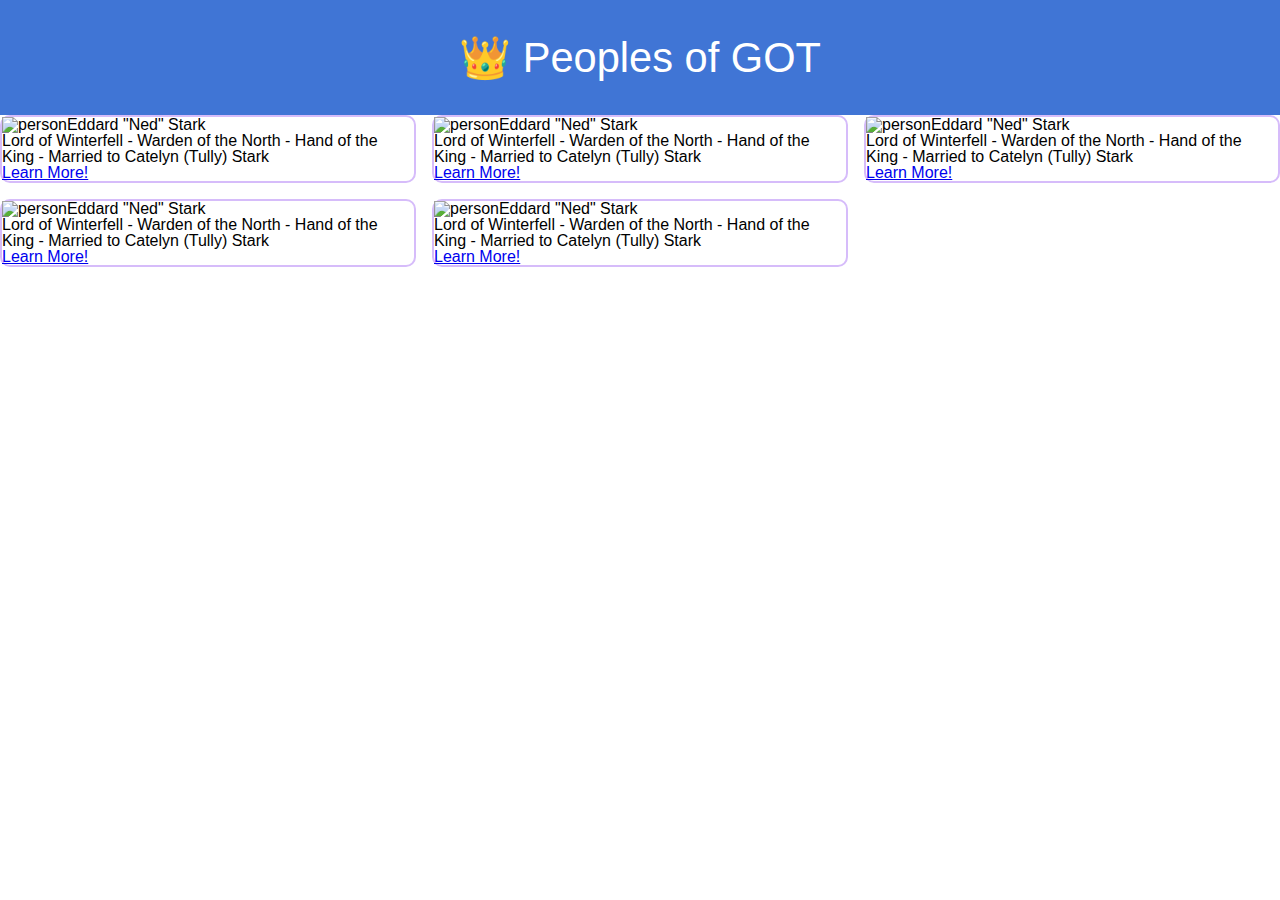
==== block-BJaaef/code/index.html @ cf58cc71 "upadte" ====
<!DOCTYPE html>
<html lang="en">
  <head>
    <meta charset="UTF-8" />
    <meta name="viewport" content="width=device-width, initial-scale=1.0" />
    <title>GOT People</title>
    <link rel="stylesheet" href="style.css" />
  </head>
  <body>
    <header class= "header">
         <h1>👑 Peoples of GOT</h1>
    </header>
    <main>
      <article >
           <ul class= "container" >
             <l1 class="box">
                <div class= "flex">
                  <img src= "https://raw.githubusercontent.com/nnnkit/json-data-collections/master/game-of-thrones/game-of-thrones-eddard-stark.jpg",  alt ="person">
                <h2> Eddard "Ned" Stark</h2>
                </div>
                <p> Lord of Winterfell - Warden of the North - Hand of the King - Married to Catelyn (Tully) Stark  </p>
               <nav> <a href= "http://gameofthrones.wikia.com/wiki/Eddard_Stark" >Learn More!</a></nav>
             </l1>
             <l1 class="box">
              <div class= "flex">
                <img src= "https://raw.githubusercontent.com/nnnkit/json-data-collections/master/game-of-thrones/game-of-thrones-eddard-stark.jpg",  alt ="person">
              <h2> Eddard "Ned" Stark</h2>
              </div>
              <p> Lord of Winterfell - Warden of the North - Hand of the King - Married to Catelyn (Tully) Stark  </p>
             <nav> <a href= "http://gameofthrones.wikia.com/wiki/Eddard_Stark" >Learn More!</a></nav>
           </l1>
           <l1 class="box">
            <div class= "flex">
              <img src= "https://raw.githubusercontent.com/nnnkit/json-data-collections/master/game-of-thrones/game-of-thrones-eddard-stark.jpg",  alt ="person">
            <h2> Eddard "Ned" Stark</h2>
            </div>
            <p> Lord of Winterfell - Warden of the North - Hand of the King - Married to Catelyn (Tully) Stark  </p>
           <nav> <a href= "http://gameofthrones.wikia.com/wiki/Eddard_Stark" >Learn More!</a></nav>
         </l1>
         <l1 class="box">
          <div class= "flex">
            <img src= "https://raw.githubusercontent.com/nnnkit/json-data-collections/master/game-of-thrones/game-of-thrones-eddard-stark.jpg",  alt ="person">
          <h2> Eddard "Ned" Stark</h2>
          </div>
          <p> Lord of Winterfell - Warden of the North - Hand of the King - Married to Catelyn (Tully) Stark  </p>
         <nav> <a href= "http://gameofthrones.wikia.com/wiki/Eddard_Stark" >Learn More!</a></nav>
       </l1>
       <l1 class="box">
        <div class= "flex">
          <img src= "https://raw.githubusercontent.com/nnnkit/json-data-collections/master/game-of-thrones/game-of-thrones-eddard-stark.jpg",  alt ="person">
        <h2> Eddard "Ned" Stark</h2>
        </div>
        <p> Lord of Winterfell - Warden of the North - Hand of the King - Married to Catelyn (Tully) Stark  </p>
       <nav> <a href= "http://gameofthrones.wikia.com/wiki/Eddard_Stark" >Learn More!</a></nav>
     </l1>
         
           </ul>
      </article>
    </main>
    <script src="./data.js"></script>
    <script src="./script.js"></script>
  </body>
</html>
---- block-BJaaef/code/style.css ----
/* http://meyerweb.com/eric/tools/css/reset/ 
   v2.0 | 20110126
   License: none (public domain)
*/

html, body, div, span, applet, object, iframe,
h1, h2, h3, h4, h5, h6, p, blockquote, pre,
a, abbr, acronym, address, big, cite, code,
del, dfn, em, img, ins, kbd, q, s, samp,
small, strike, strong, sub, sup, tt, var,
b, u, i, center,
dl, dt, dd, ol, ul, li,
fieldset, form, label, legend,
table, caption, tbody, tfoot, thead, tr, th, td,
article, aside, canvas, details, embed, 
figure, figcaption, footer, header, hgroup, 
menu, nav, output, ruby, section, summary,
time, mark, audio, video {
    margin: 0;
    padding: 0;
    border: 0;
    font-size: 100%;
    font: inherit;
    vertical-align: baseline;
}
/* HTML5 display-role reset for older browsers */
article, aside, details, figcaption, figure, 
footer, header, hgroup, menu, nav, section {
    display: block;
}
body {
    line-height: 1;
}
ol, ul {
    list-style: none;
}
blockquote, q {
    quotes: none;
}
blockquote:before, blockquote:after,
q:before, q:after {
    content: '';
    content: none;
}
table {
    border-collapse: collapse;
    border-spacing: 0;
}





* {
  box-sizing: border-box;
}
body {
  font-family: -apple-system, BlinkMacSystemFont, "Segoe UI", Roboto, Oxygen,
    Ubuntu, Cantarell, "Open Sans", "Helvetica Neue", sans-serif;
}
.container {
  max-width: 1400px;
  margin: 0 auto;
  display: grid;

  grid-template-columns: repeat(auto-fit, minmax(400px, 1fr));
  grid-gap: 1rem;
}
/*.container {
  display: grid;
  grid-template-columns: repeat(auto-fit, minmax(500px, 1fr));
  grid-gap: 1rem;
}*/


.box {
  border: 2px solid #d6bcfa;
  border-radius: 10px;
}

/*.box {
  border: 2px solid #d6bcfa;
  height: 500px;
  border-radius: 10px;
}*/

h1,
h2 {
  text-align: center;
}



/*common styling*/

html{
    font-size: 16px;
}

/*.container{
    max-width: 1400px;
    border: 1px solid white;
    margin: 0 auto;
}
*/

.text-center {
    text-align: center;
}

.flex{ 
    display: flex;
    align-items: center;
}

.flex-wrap{
   flex-wrap: wrap;
}

.flex-30{
    width : 30%;
    background-color: white;
}


.width {
    max-width: 40% ;
}
.padding {
    padding-top: 1.5rem;
}

.margin{
    margin: 15px;
}

/*custom styling*/

.header h1{
    background-color: rgb(64,117,213);
    color: white;
    font-size: 2.6rem;
    padding: 2.3rem;
    font-weight: 500;
}
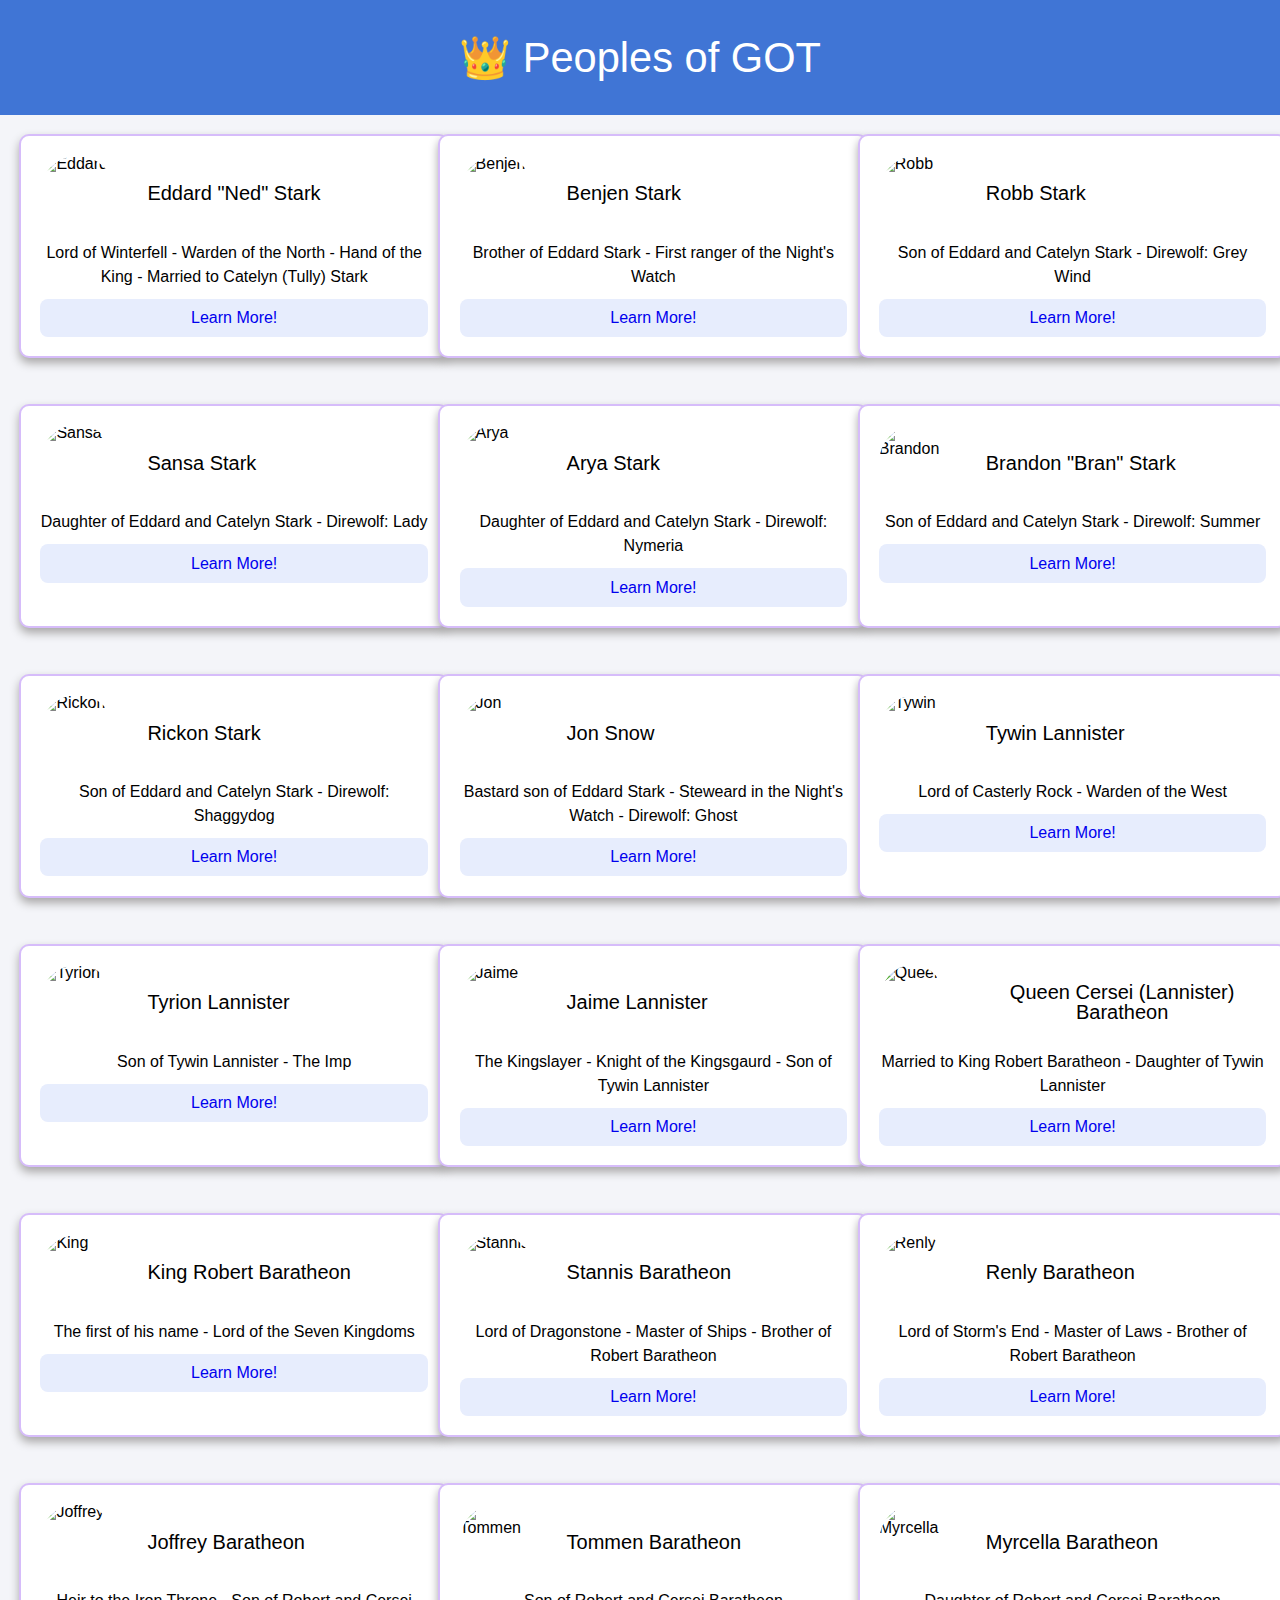
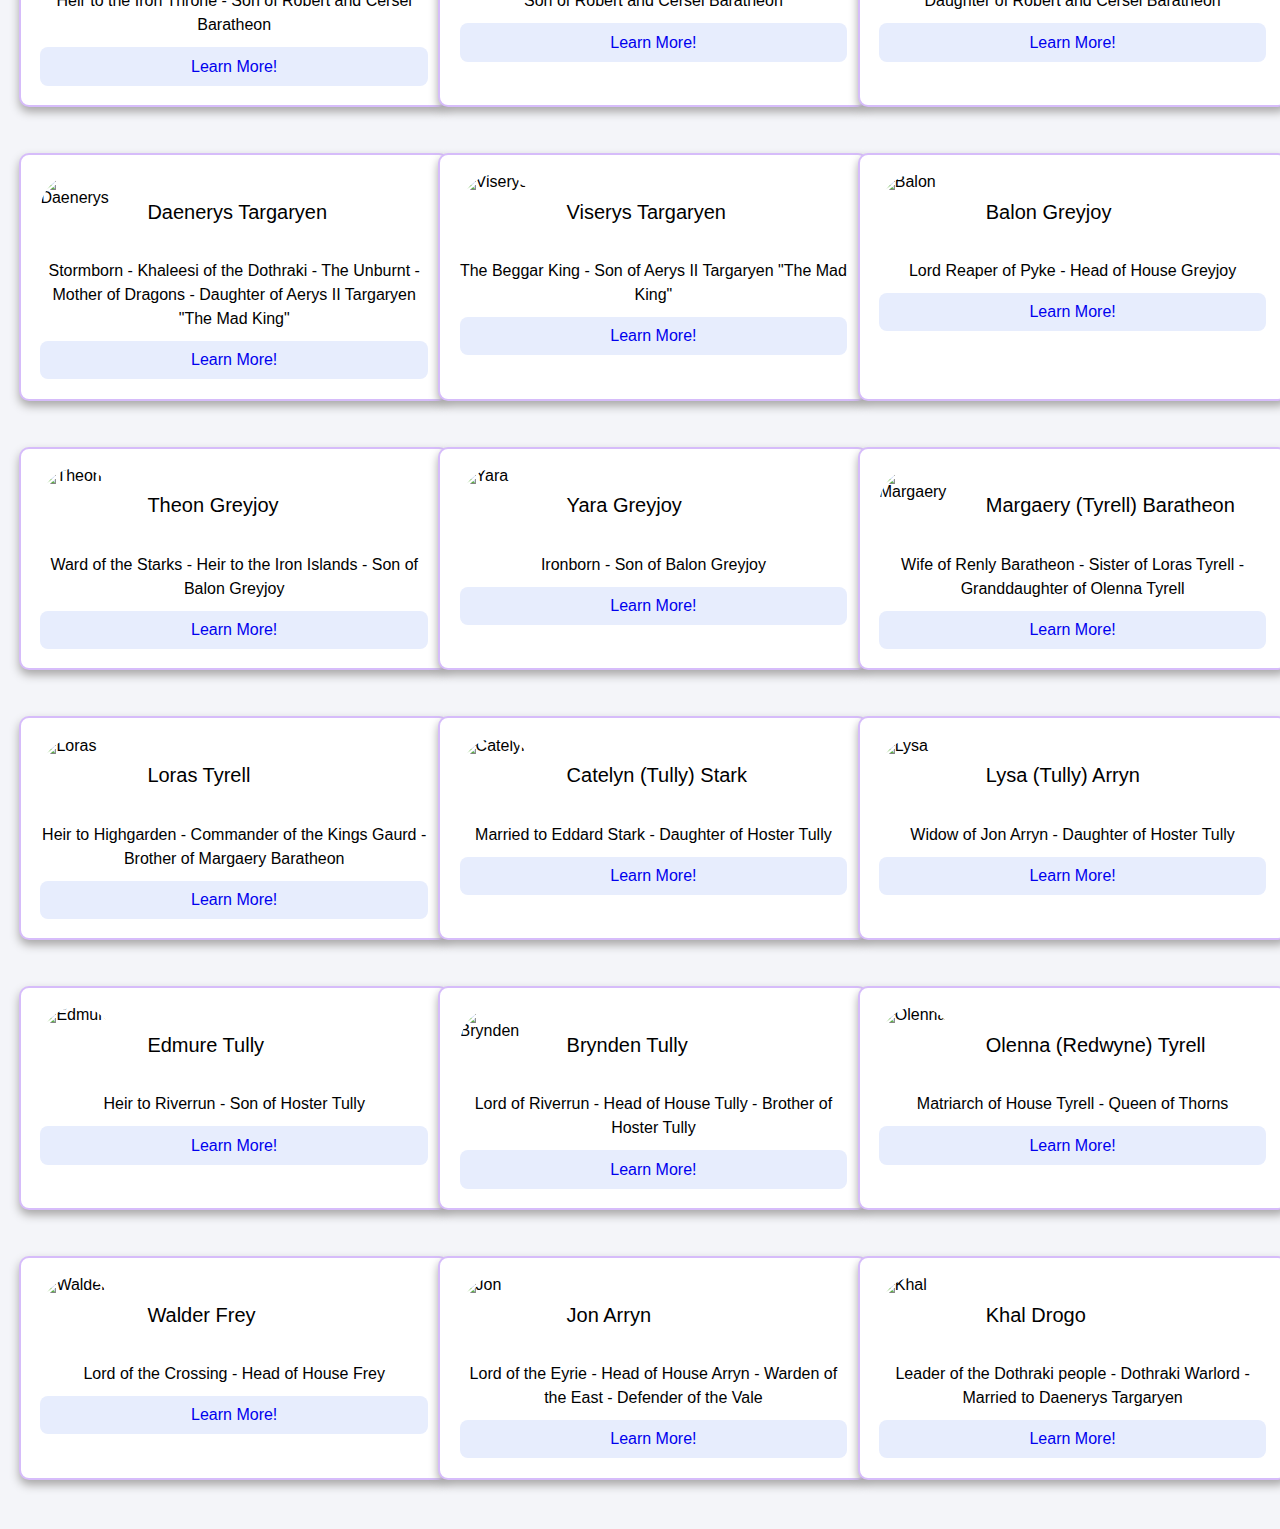
==== commit 7cf9ce9d: "update" ====
--- a/block-BJaaef/code/index.html
+++ b/block-BJaaef/code/index.html
@@ -12,48 +12,8 @@
     </header>
     <main>
       <article >
-           <ul class= "container" >
-             <l1 class="box">
-                <div class= "flex">
-                  <img src= "https://raw.githubusercontent.com/nnnkit/json-data-collections/master/game-of-thrones/game-of-thrones-eddard-stark.jpg",  alt ="person">
-                <h2> Eddard "Ned" Stark</h2>
-                </div>
-                <p> Lord of Winterfell - Warden of the North - Hand of the King - Married to Catelyn (Tully) Stark  </p>
-               <nav> <a href= "http://gameofthrones.wikia.com/wiki/Eddard_Stark" >Learn More!</a></nav>
-             </l1>
-             <l1 class="box">
-              <div class= "flex">
-                <img src= "https://raw.githubusercontent.com/nnnkit/json-data-collections/master/game-of-thrones/game-of-thrones-eddard-stark.jpg",  alt ="person">
-              <h2> Eddard "Ned" Stark</h2>
-              </div>
-              <p> Lord of Winterfell - Warden of the North - Hand of the King - Married to Catelyn (Tully) Stark  </p>
-             <nav> <a href= "http://gameofthrones.wikia.com/wiki/Eddard_Stark" >Learn More!</a></nav>
-           </l1>
-           <l1 class="box">
-            <div class= "flex">
-              <img src= "https://raw.githubusercontent.com/nnnkit/json-data-collections/master/game-of-thrones/game-of-thrones-eddard-stark.jpg",  alt ="person">
-            <h2> Eddard "Ned" Stark</h2>
-            </div>
-            <p> Lord of Winterfell - Warden of the North - Hand of the King - Married to Catelyn (Tully) Stark  </p>
-           <nav> <a href= "http://gameofthrones.wikia.com/wiki/Eddard_Stark" >Learn More!</a></nav>
-         </l1>
-         <l1 class="box">
-          <div class= "flex">
-            <img src= "https://raw.githubusercontent.com/nnnkit/json-data-collections/master/game-of-thrones/game-of-thrones-eddard-stark.jpg",  alt ="person">
-          <h2> Eddard "Ned" Stark</h2>
-          </div>
-          <p> Lord of Winterfell - Warden of the North - Hand of the King - Married to Catelyn (Tully) Stark  </p>
-         <nav> <a href= "http://gameofthrones.wikia.com/wiki/Eddard_Stark" >Learn More!</a></nav>
-       </l1>
-       <l1 class="box">
-        <div class= "flex">
-          <img src= "https://raw.githubusercontent.com/nnnkit/json-data-collections/master/game-of-thrones/game-of-thrones-eddard-stark.jpg",  alt ="person">
-        <h2> Eddard "Ned" Stark</h2>
-        </div>
-        <p> Lord of Winterfell - Warden of the North - Hand of the King - Married to Catelyn (Tully) Stark  </p>
-       <nav> <a href= "http://gameofthrones.wikia.com/wiki/Eddard_Stark" >Learn More!</a></nav>
-     </l1>
-         
+           <ul class= "container padding" >
+
            </ul>
       </article>
     </main>
--- a/block-BJaaef/code/style.css
+++ b/block-BJaaef/code/style.css
@@ -57,12 +57,13 @@
 body {
   font-family: -apple-system, BlinkMacSystemFont, "Segoe UI", Roboto, Oxygen,
     Ubuntu, Cantarell, "Open Sans", "Helvetica Neue", sans-serif;
+
+    background-color: rgb(244,245,249);
 }
 .container {
   max-width: 1400px;
   margin: 0 auto;
   display: grid;
-
   grid-template-columns: repeat(auto-fit, minmax(400px, 1fr));
   grid-gap: 1rem;
 }
@@ -76,6 +77,10 @@
 .box {
   border: 2px solid #d6bcfa;
   border-radius: 10px;
+  width : 430px;
+  background-color: white;
+  box-shadow: 0 5px 10px rgb(168, 167, 167);
+  margin-bottom: 30px;
 }
 
 /*.box {
@@ -127,7 +132,7 @@
     max-width: 40% ;
 }
 .padding {
-    padding-top: 1.5rem;
+    padding: 1.2rem;
 }
 
 .margin{
@@ -145,22 +150,51 @@
 }
 
 
-
-
-
-
-
-
-
-
-
-
-
-
-
-
-
-
-
-
-
+.box img{
+  width: 75px;
+  height: 75px;
+  border-radius: 50%;
+  object-fit: cover;
+}
+
+.box h2{
+  font-size: 20px;
+  margin-left:2rem;
+
+}
+
+.box p{
+  padding: 10px 0;
+  line-height: 1.5;
+  font-size: 1rem;
+  text-align: center;
+ 
+}
+
+.box nav{
+  text-align: center;
+  padding: 0.7rem  0;
+  border-radius: 0.5rem;
+  background-color: rgb(231,237,253);
+}
+
+.box nav a{
+  text-decoration: none;
+}
+
+
+
+
+
+
+
+
+
+
+
+
+
+
+
+
+
